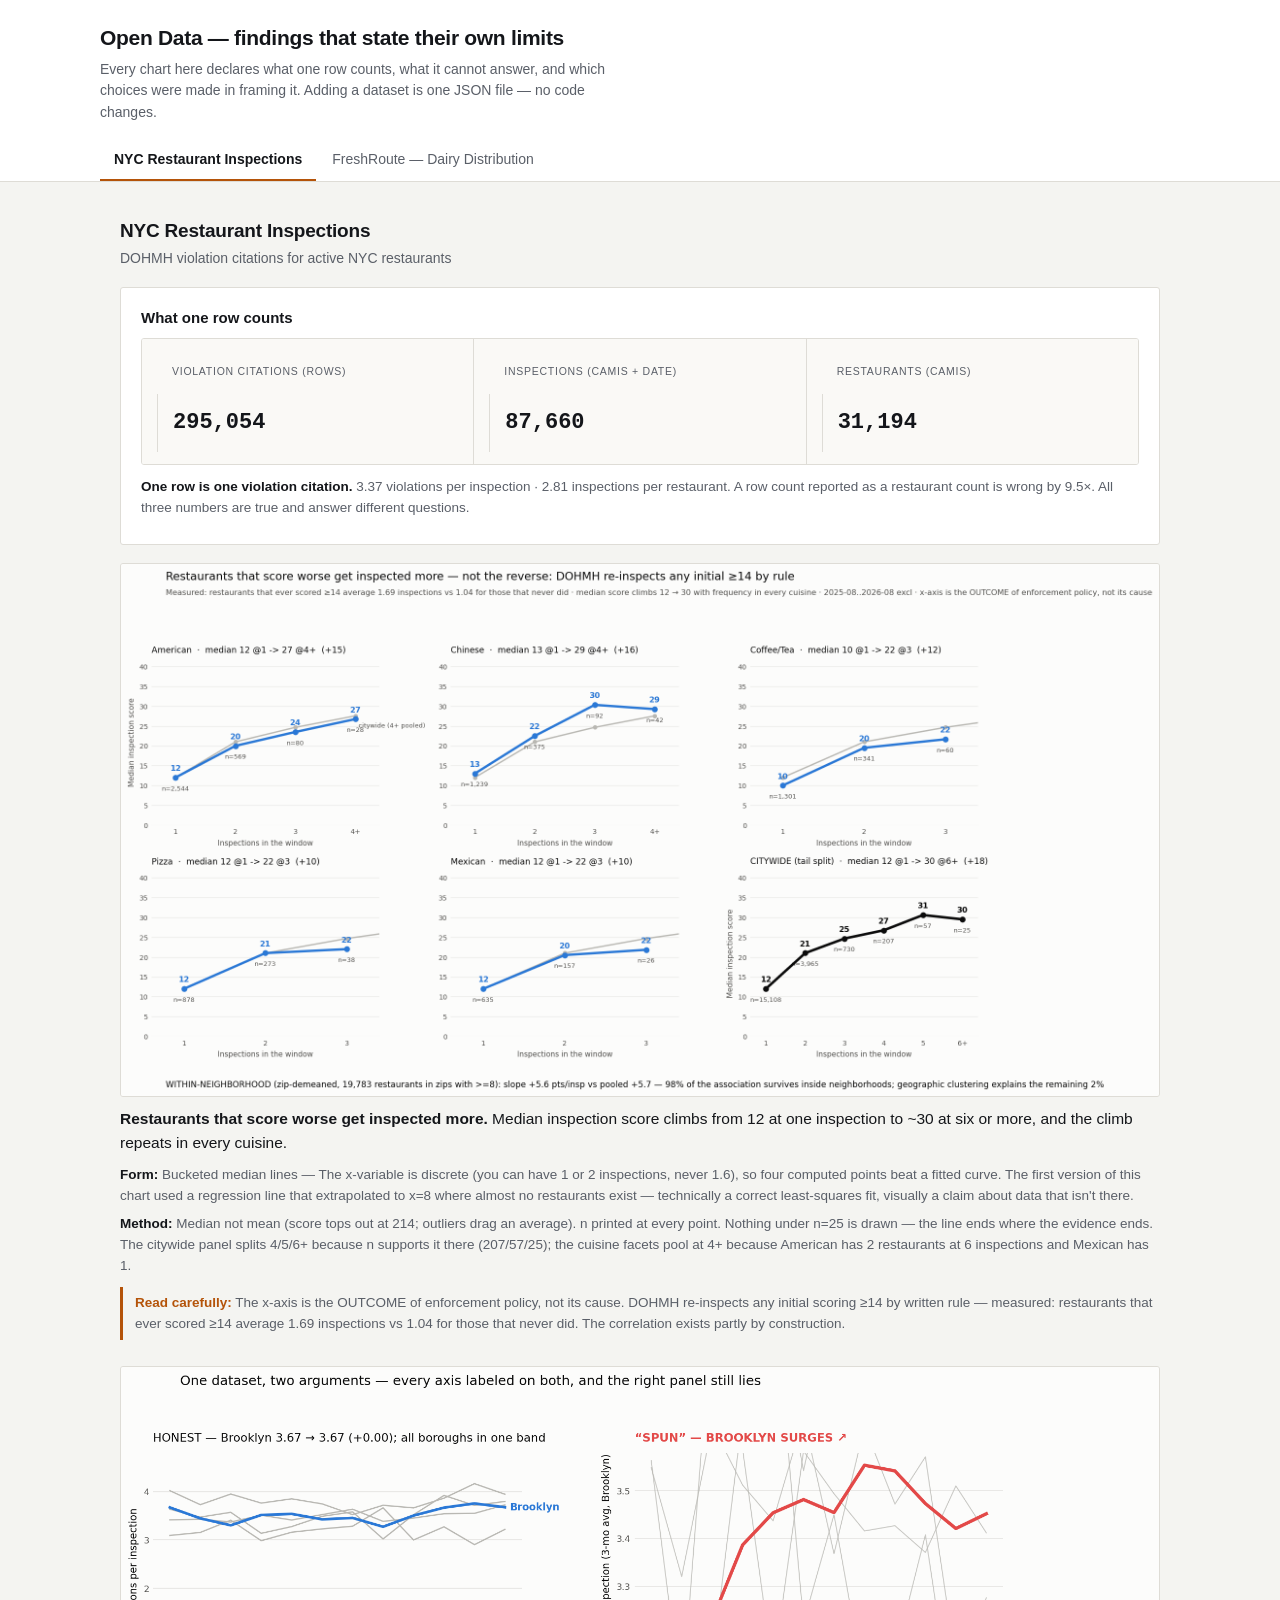
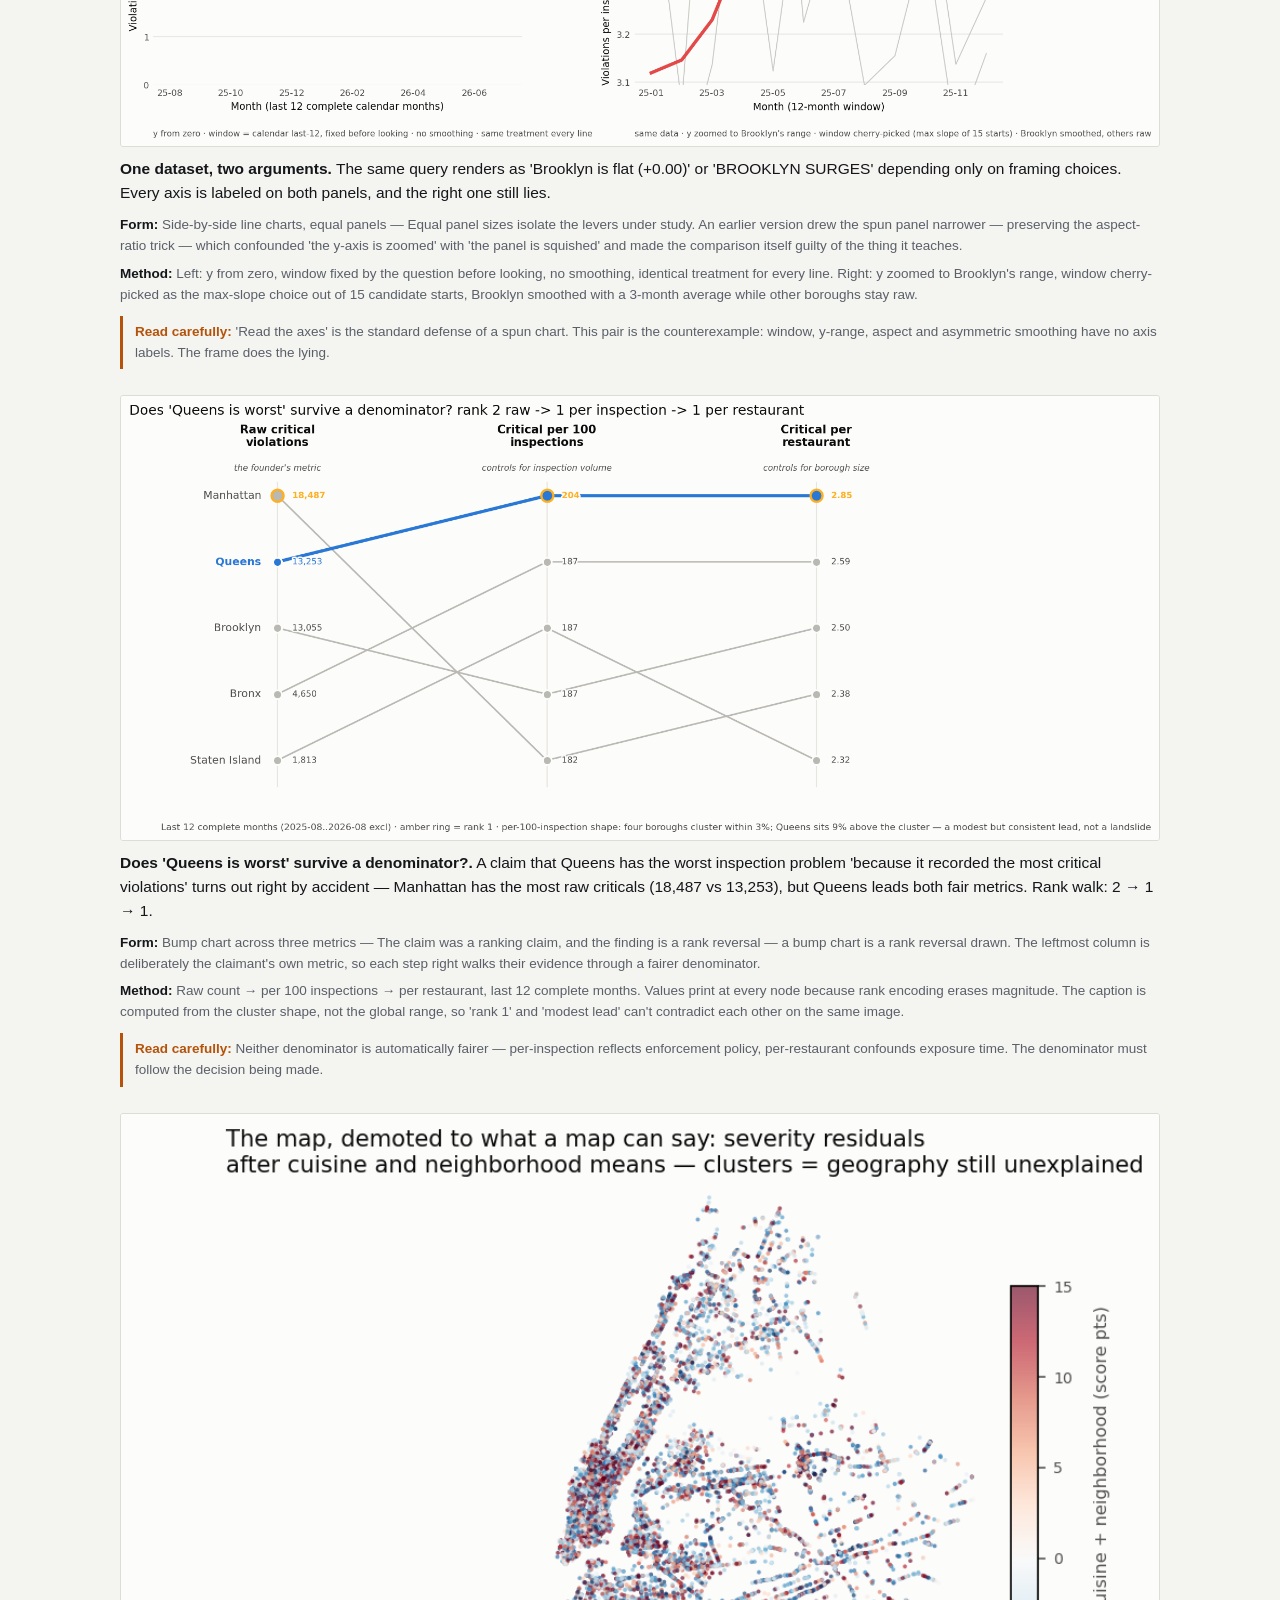
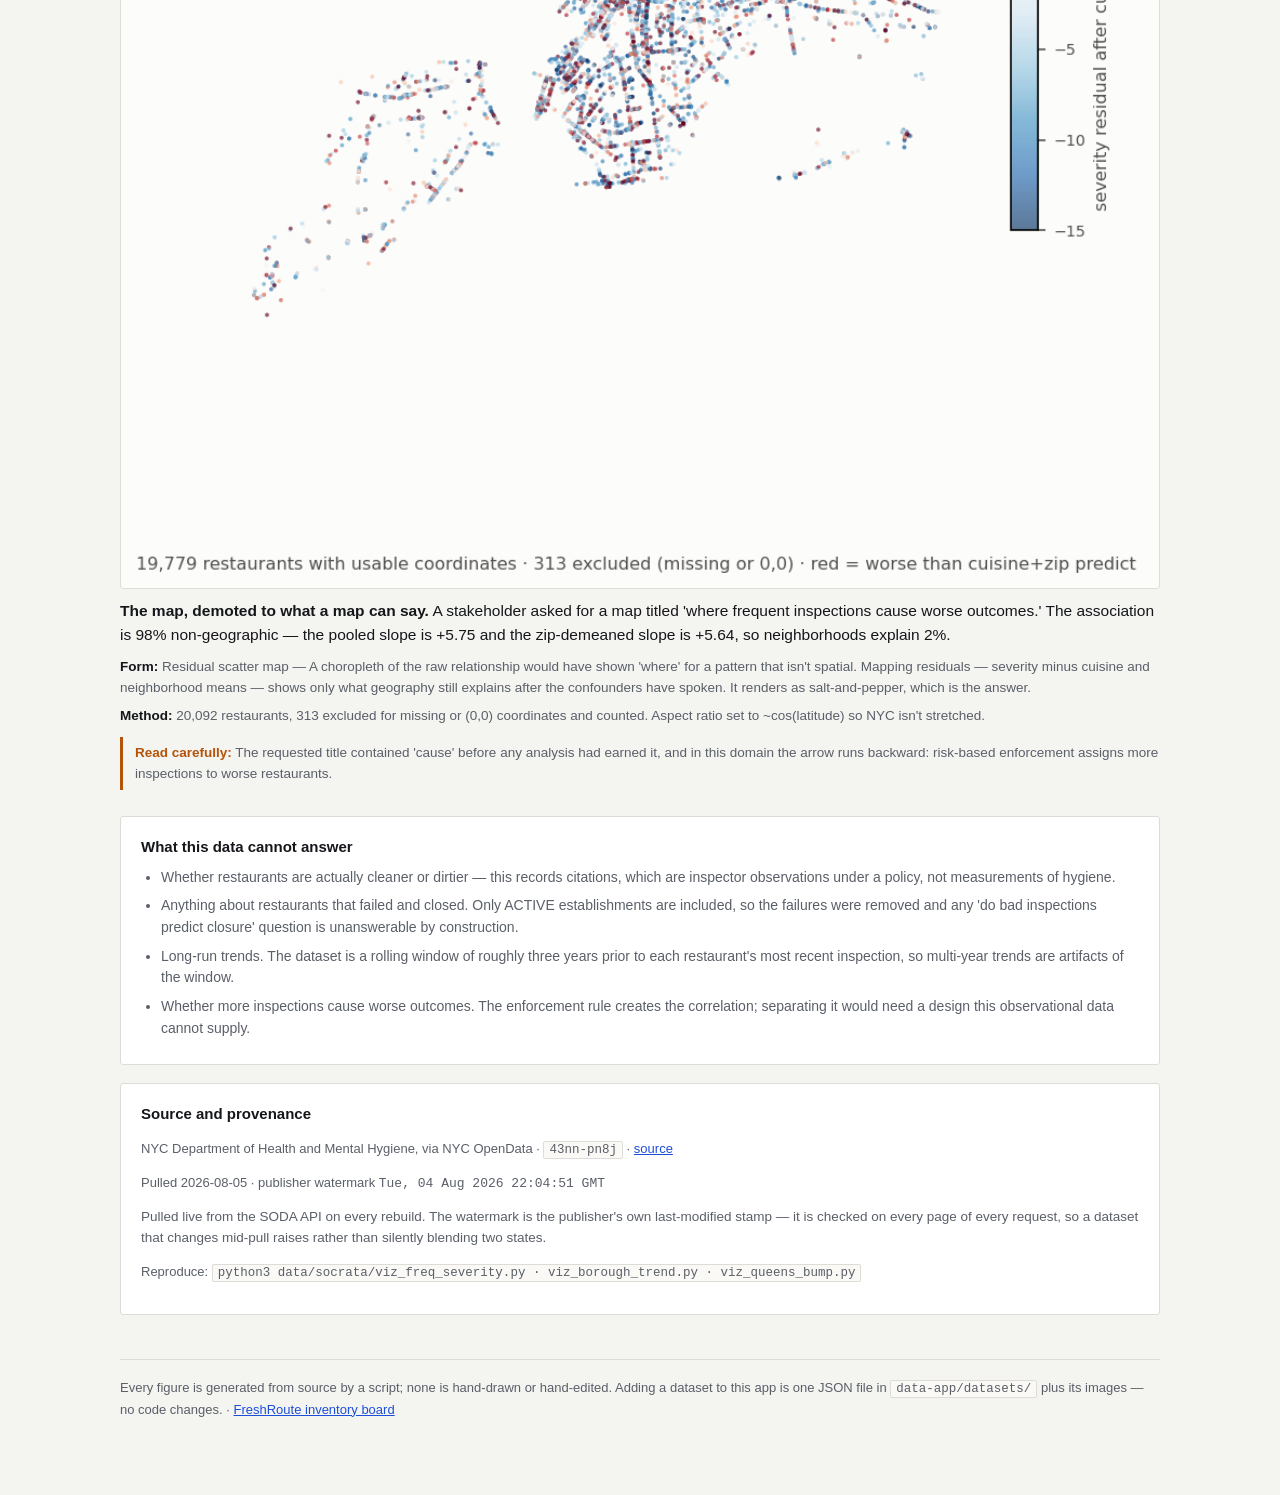
==== data-app/index.html @ 487c119d "data-app: a reusable shell for findings that state their own limits Adds /data-app/ alongside the ex" ====
<!doctype html>
<html lang="en">
<head>
<meta charset="utf-8">
<meta name="viewport" content="width=device-width, initial-scale=1">
<title>Open Data — findings that state their own limits</title>
<meta name="description" content="Public-data findings where every chart declares what one row counts, what the data cannot answer, and which framing choices were made.">
<style>
/* Grounded in NYC municipal signage — Helvetica (a system face, so nothing
   loads and nothing can silently fall back), high contrast, dense tabular
   figures. Light ground by default for a public page; dark honored. */
:root{
  --bg:#f4f4f1; --panel:#fff; --panel2:#faf9f6; --line:#dedcd6;
  --ink:#14161a; --dim:#5a5f68; --faint:#9aa0aa;
  --accent:#b45309; --good:#15803d; --crit:#b91c1c; --link:#1d4ed8;
}
@media (prefers-color-scheme: dark){
  :root{ --bg:#0d1014; --panel:#161a20; --panel2:#1c2128; --line:#2a3038;
         --ink:#e9ecf1; --dim:#98a0ab; --faint:#5f6874;
         --accent:#f0a030; --good:#4ade80; --crit:#f87171; --link:#7aa5ff; }
}
*{box-sizing:border-box}
body{margin:0;background:var(--bg);color:var(--ink);
  font:16px/1.55 "Helvetica Neue",Helvetica,Arial,sans-serif;-webkit-font-smoothing:antialiased}
.mono{font-family:ui-monospace,"SF Mono",Menlo,Consolas,monospace;font-variant-numeric:tabular-nums}
.wrap{max-width:1080px;margin:0 auto;padding:0 20px 80px}
header{border-bottom:1px solid var(--line);background:var(--panel);padding:22px 20px 0}
header .inner{max-width:1080px;margin:0 auto}
h1{font-size:21px;margin:0 0 4px;letter-spacing:-.3px}
.tagline{color:var(--dim);font-size:14px;margin:0 0 16px;max-width:70ch}
.tabs{display:flex;gap:2px;flex-wrap:wrap}
.tabs button{background:transparent;border:0;border-bottom:2px solid transparent;
  padding:9px 14px;font:inherit;font-size:14px;color:var(--dim);cursor:pointer}
.tabs button[aria-selected="true"]{color:var(--ink);border-bottom-color:var(--accent);font-weight:600}
.tabs button:hover{color:var(--ink)}
.tabs button:focus-visible{outline:2px solid var(--accent);outline-offset:-2px}
h2{font-size:19px;margin:34px 0 2px;letter-spacing:-.2px}
.sub{color:var(--dim);font-size:14px;margin:0 0 18px}
.card{background:var(--panel);border:1px solid var(--line);border-radius:3px;
  padding:18px 20px;margin:0 0 18px}
.card h3{font-size:15px;margin:0 0 8px}
.grain{display:flex;flex-wrap:wrap;gap:0;border:1px solid var(--line);border-radius:3px;overflow:hidden;margin:0 0 12px}
.grain div{flex:1;min-width:150px;padding:12px 15px;background:var(--panel2)}
.grain div+div{border-left:1px solid var(--line)}
.grain .k{font-size:10.5px;color:var(--dim);letter-spacing:.07em;text-transform:uppercase}
.grain .v{font-size:22px;font-weight:700;margin-top:3px}
figure{margin:0 0 26px}
figure img{width:100%;height:auto;display:block;border:1px solid var(--line);border-radius:3px;background:#fff}
figcaption{margin-top:10px}
.insight{font-size:15.5px;margin:0 0 10px}
.meta{font-size:13.5px;color:var(--dim);margin:7px 0}
.meta b{color:var(--ink);font-weight:600}
.caution{border-left:3px solid var(--accent);padding:6px 0 6px 12px;margin:10px 0 0;
  font-size:13.5px;color:var(--dim)}
.caution b{color:var(--accent)}
ul.limits{margin:6px 0 0;padding-left:20px}
ul.limits li{font-size:14px;color:var(--dim);margin:7px 0}
.src{font-size:13px;color:var(--dim)}
code{font-family:ui-monospace,Menlo,monospace;font-size:12.5px;background:var(--panel2);
  border:1px solid var(--line);border-radius:2px;padding:1px 5px}
a{color:var(--link)}
footer{margin-top:44px;padding-top:18px;border-top:1px solid var(--line);font-size:13px;color:var(--dim)}
@media (prefers-reduced-motion:reduce){*{transition:none!important}}
</style>
</head>
<body>
<header><div class="inner">
  <h1 id="appTitle">Open Data</h1>
  <p class="tagline" id="appTagline"></p>
  <nav class="tabs" id="tabs" role="tablist"></nav>
</div></header>

<div class="wrap"><main id="main" aria-live="polite"></main>
  <footer>
    Every figure is generated from source by a script; none is hand-drawn or hand-edited.
    Adding a dataset to this app is one JSON file in <code>data-app/datasets/</code> plus its
    images — no code changes. · <a href="../index.html">FreshRoute inventory board</a>
  </footer>
</div>

<script>
const $ = s => document.querySelector(s);
const esc = s => String(s).replace(/[&<>"]/g, c => ({"&":"&amp;","<":"&lt;",">":"&gt;",'"':"&quot;"}[c]));
const fmt = n => Number(n).toLocaleString("en-US");
let SETS = [], cur = 0;

function render(){
  const d = SETS[cur];
  document.querySelectorAll("#tabs button").forEach((b,i) =>
    b.setAttribute("aria-selected", String(i === cur)));

  const grain = `
    <h2>${esc(d.title)}</h2>
    <p class="sub">${esc(d.subtitle)}</p>
    <div class="card">
      <h3>What one row counts</h3>
      <div class="grain">${d.grain.counts.map(c =>
        `<div><div class="k">${esc(c.label)}</div><div class="v mono">${fmt(c.n)}</div></div>`).join("")}</div>
      <p class="meta"><b>One row is ${esc(d.grain.row_is)}.</b> ${esc(d.grain.note)}</p>
    </div>`;

  const figs = d.charts.map(c => `
    <figure>
      <img src="${esc(c.img)}" alt="${esc(c.title)}" loading="lazy">
      <figcaption>
        <p class="insight"><b>${esc(c.title)}.</b> ${esc(c.insight)}</p>
        <p class="meta"><b>Form:</b> ${esc(c.form)} — ${esc(c.form_why)}</p>
        <p class="meta"><b>Method:</b> ${esc(c.method)}</p>
        ${c.caution ? `<p class="caution"><b>Read carefully:</b> ${esc(c.caution)}</p>` : ""}
      </figcaption>
    </figure>`).join("");

  const limits = `
    <div class="card">
      <h3>What this data cannot answer</h3>
      <ul class="limits">${d.cannot_answer.map(l => `<li>${esc(l)}</li>`).join("")}</ul>
    </div>`;

  const src = `
    <div class="card">
      <h3>Source and provenance</h3>
      <p class="src">${esc(d.source.publisher)} · <code>${esc(d.source.id)}</code>
        ${d.source.url ? `· <a href="${esc(d.source.url)}">source</a>` : ""}</p>
      <p class="src">Pulled ${esc(d.source.pulled)} · publisher watermark
        <span class="mono">${esc(d.source.watermark)}</span></p>
      <p class="meta">${esc(d.source.note)}</p>
      ${d.reproduce ? `<p class="src">Reproduce: <code>${esc(d.reproduce)}</code></p>` : ""}
    </div>`;

  $("#main").innerHTML = grain + figs + limits + src;
  window.scrollTo({ top: 0 });
}

(async () => {
  try{
    const man = await (await fetch("datasets/manifest.json", {cache:"no-store"})).json();
    $("#appTitle").textContent = man.app;
    $("#appTagline").textContent = man.tagline;
    SETS = await Promise.all(man.datasets.map(f =>
      fetch("datasets/" + f, {cache:"no-store"}).then(r => r.json())));
    $("#tabs").innerHTML = SETS.map((d,i) =>
      `<button role="tab" data-i="${i}" aria-selected="${i===0}">${esc(d.title)}</button>`).join("");
    $("#tabs").addEventListener("click", e => {
      const b = e.target.closest("button"); if(!b) return;
      cur = +b.dataset.i; render();
    });
    render();
  }catch(err){
    $("#main").innerHTML = `<div class="card"><h3>Could not load datasets</h3>
      <p class="meta">${esc(err.message)} — if you opened this file directly from disk,
      serve it instead: <code>python3 -m http.server 8000</code></p></div>`;
  }
})();
</script>
</body>
</html>
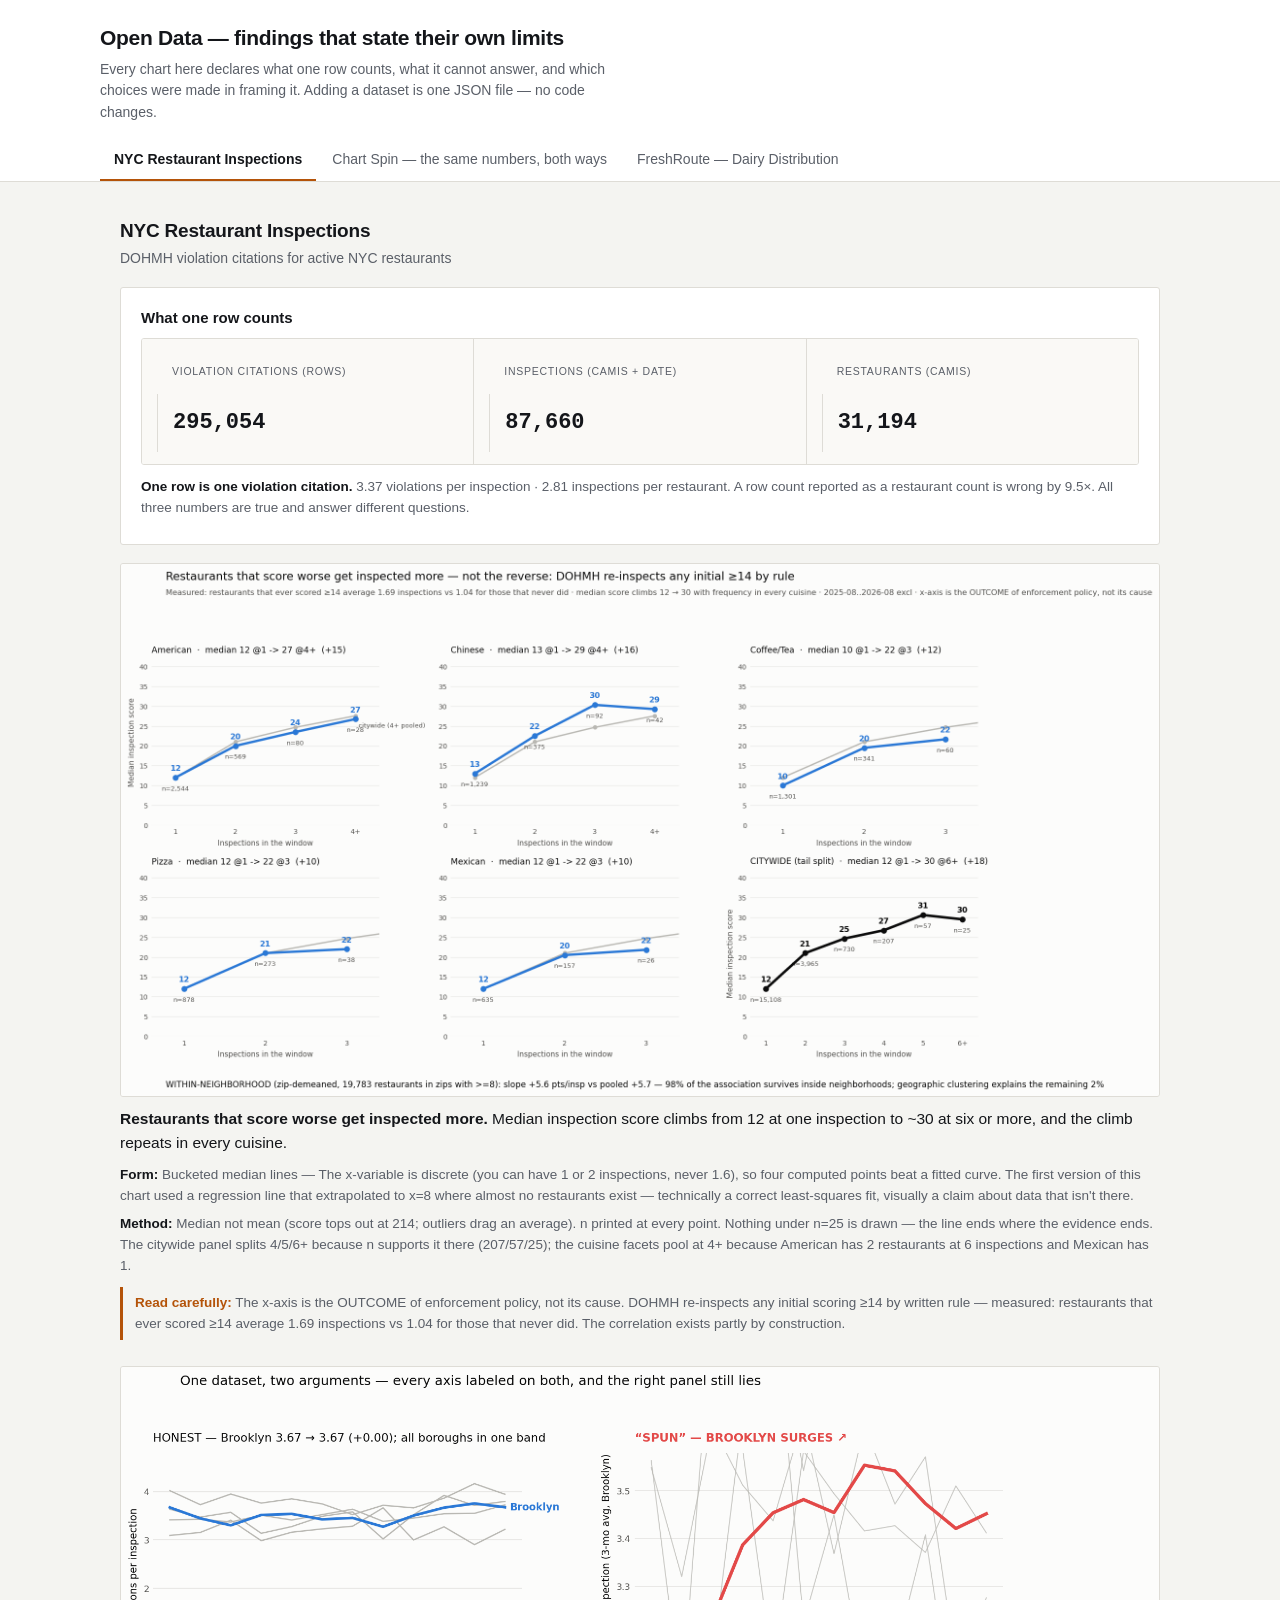
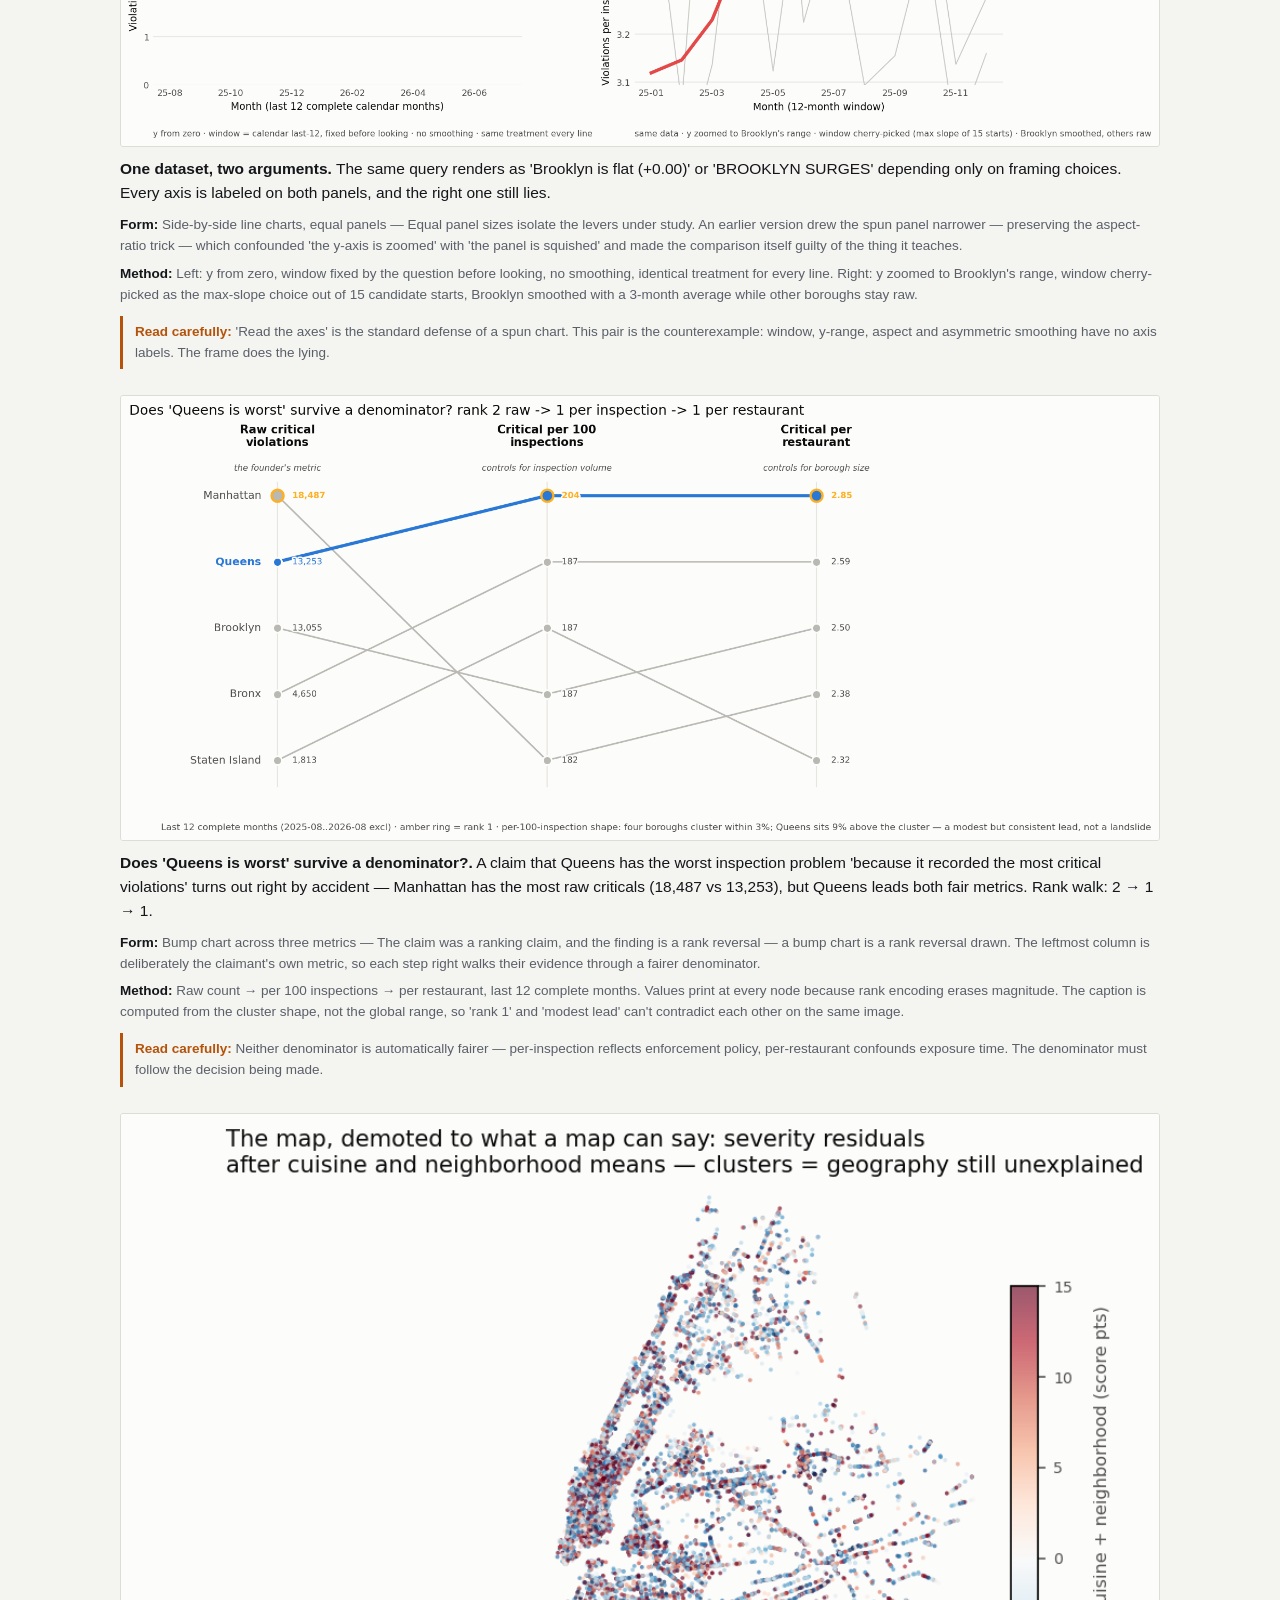
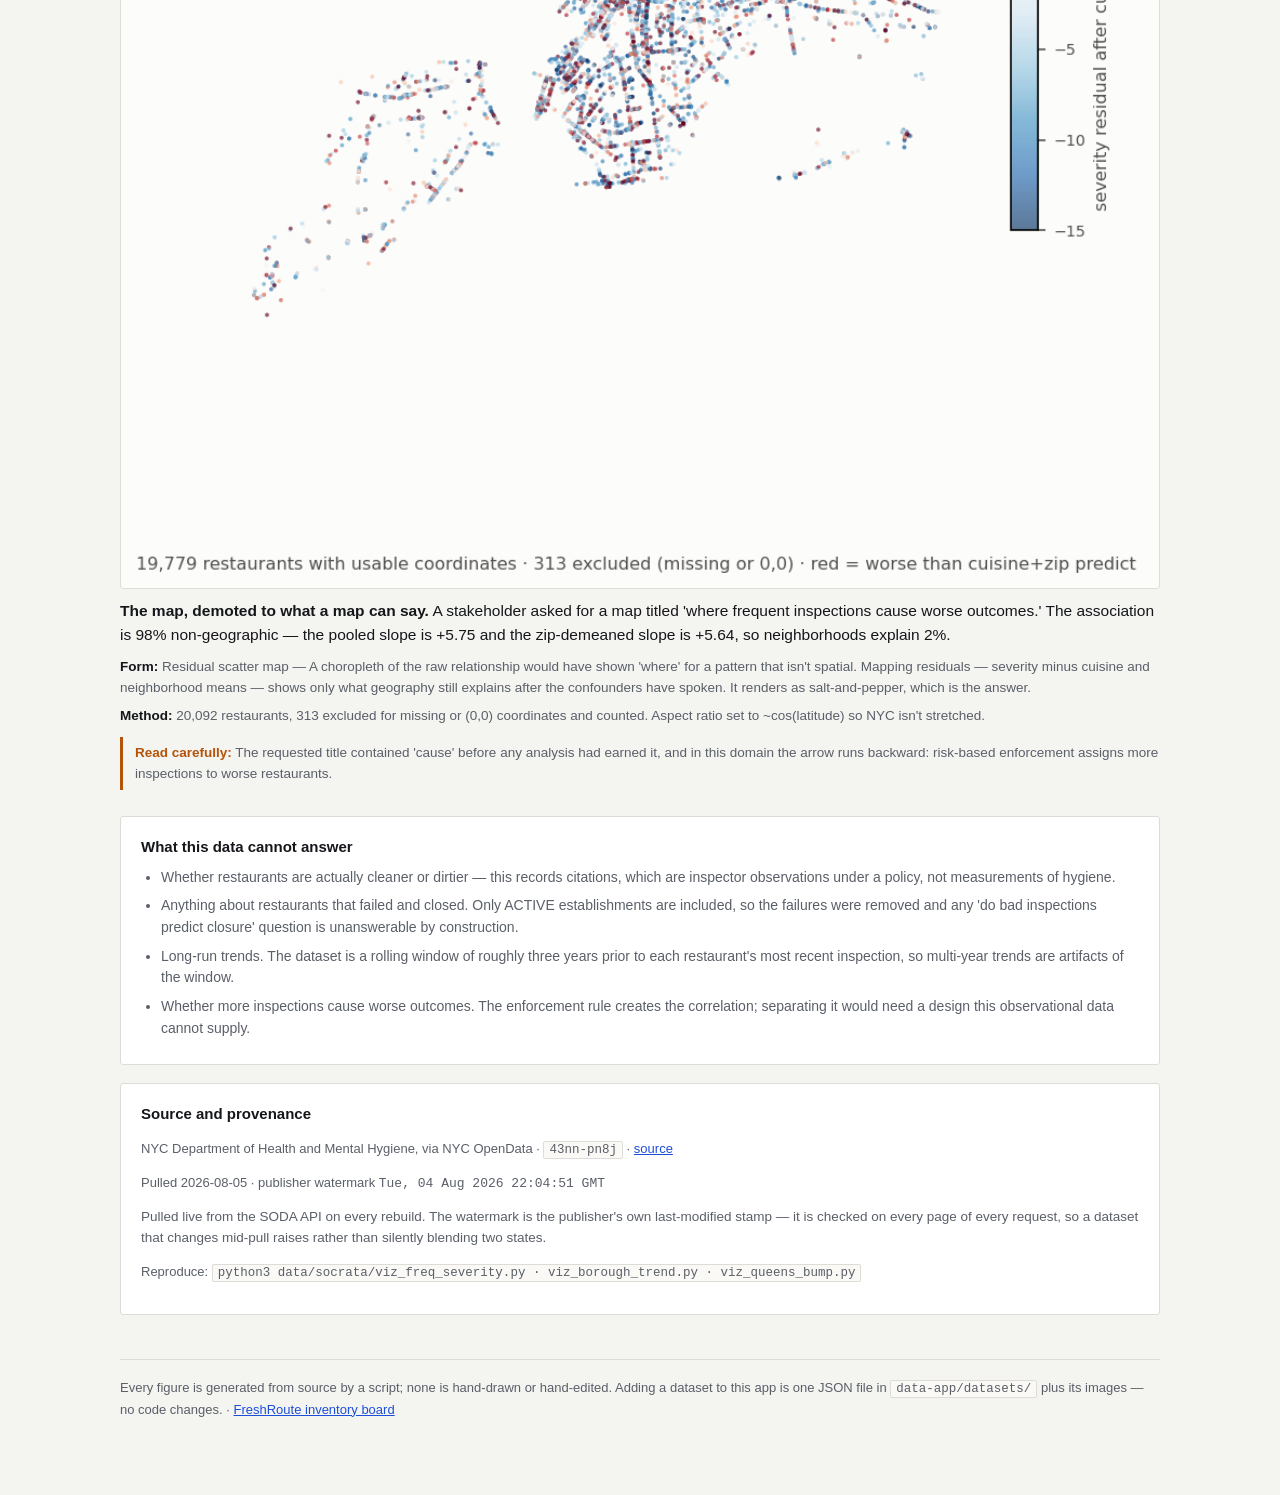
==== commit 69e01b1b: "Scroll piece: watch the honest chart become the spun one The gallery could only assert the two rende" ====
--- a/data-app/index.html
+++ b/data-app/index.html
@@ -53,6 +53,14 @@
 .caution{border-left:3px solid var(--accent);padding:6px 0 6px 12px;margin:10px 0 0;
   font-size:13.5px;color:var(--dim)}
 .caution b{color:var(--accent)}
+a.storycard{display:block;text-decoration:none;color:inherit;background:var(--panel);
+  border:1px solid var(--line);border-left:4px solid var(--accent);border-radius:3px;
+  padding:20px 22px;transition:border-color .15s ease}
+a.storycard:hover{border-color:var(--accent)}
+a.storycard .k{font-size:10.5px;letter-spacing:.08em;text-transform:uppercase;
+  color:var(--accent);font-weight:700;margin:0 0 6px}
+a.storycard .t{font-size:18px;font-weight:700;letter-spacing:-.2px;margin:0 0 6px;text-wrap:balance}
+a.storycard .go{color:var(--link);font-size:14px;font-weight:600}
 ul.limits{margin:6px 0 0;padding-left:20px}
 ul.limits li{font-size:14px;color:var(--dim);margin:7px 0}
 .src{font-size:13px;color:var(--dim)}
@@ -101,7 +109,13 @@
 
   const figs = d.charts.map(c => `
     <figure>
-      <img src="${esc(c.img)}" alt="${esc(c.title)}" loading="lazy">
+      ${c.interactive
+        ? `<a class="storycard" href="${esc(c.interactive)}">
+             <p class="k">Interactive — scroll-driven</p>
+             <p class="t">${esc(c.title)}</p>
+             <p class="go">Watch the transformation →</p>
+           </a>`
+        : `<img src="${esc(c.img)}" alt="${esc(c.title)}" loading="lazy">`}
       <figcaption>
         <p class="insight"><b>${esc(c.title)}.</b> ${esc(c.insight)}</p>
         <p class="meta"><b>Form:</b> ${esc(c.form)} — ${esc(c.form_why)}</p>
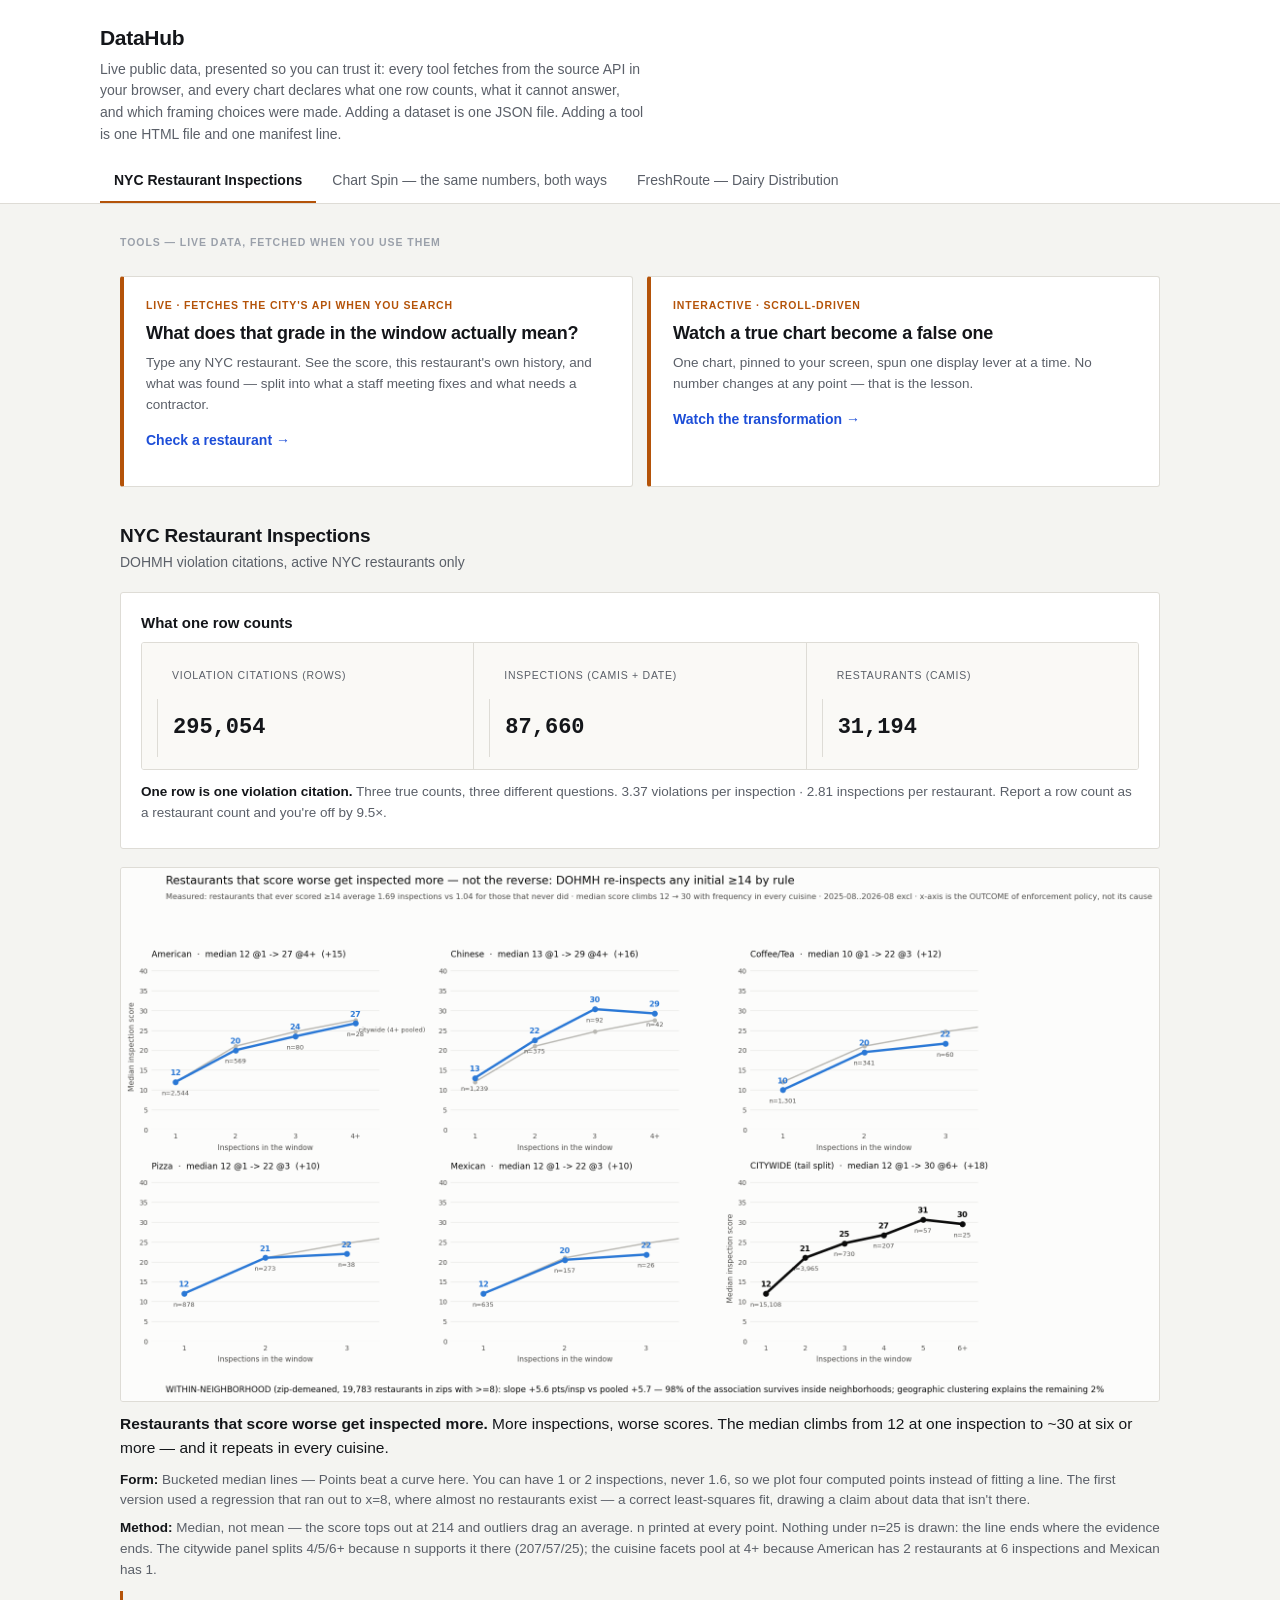
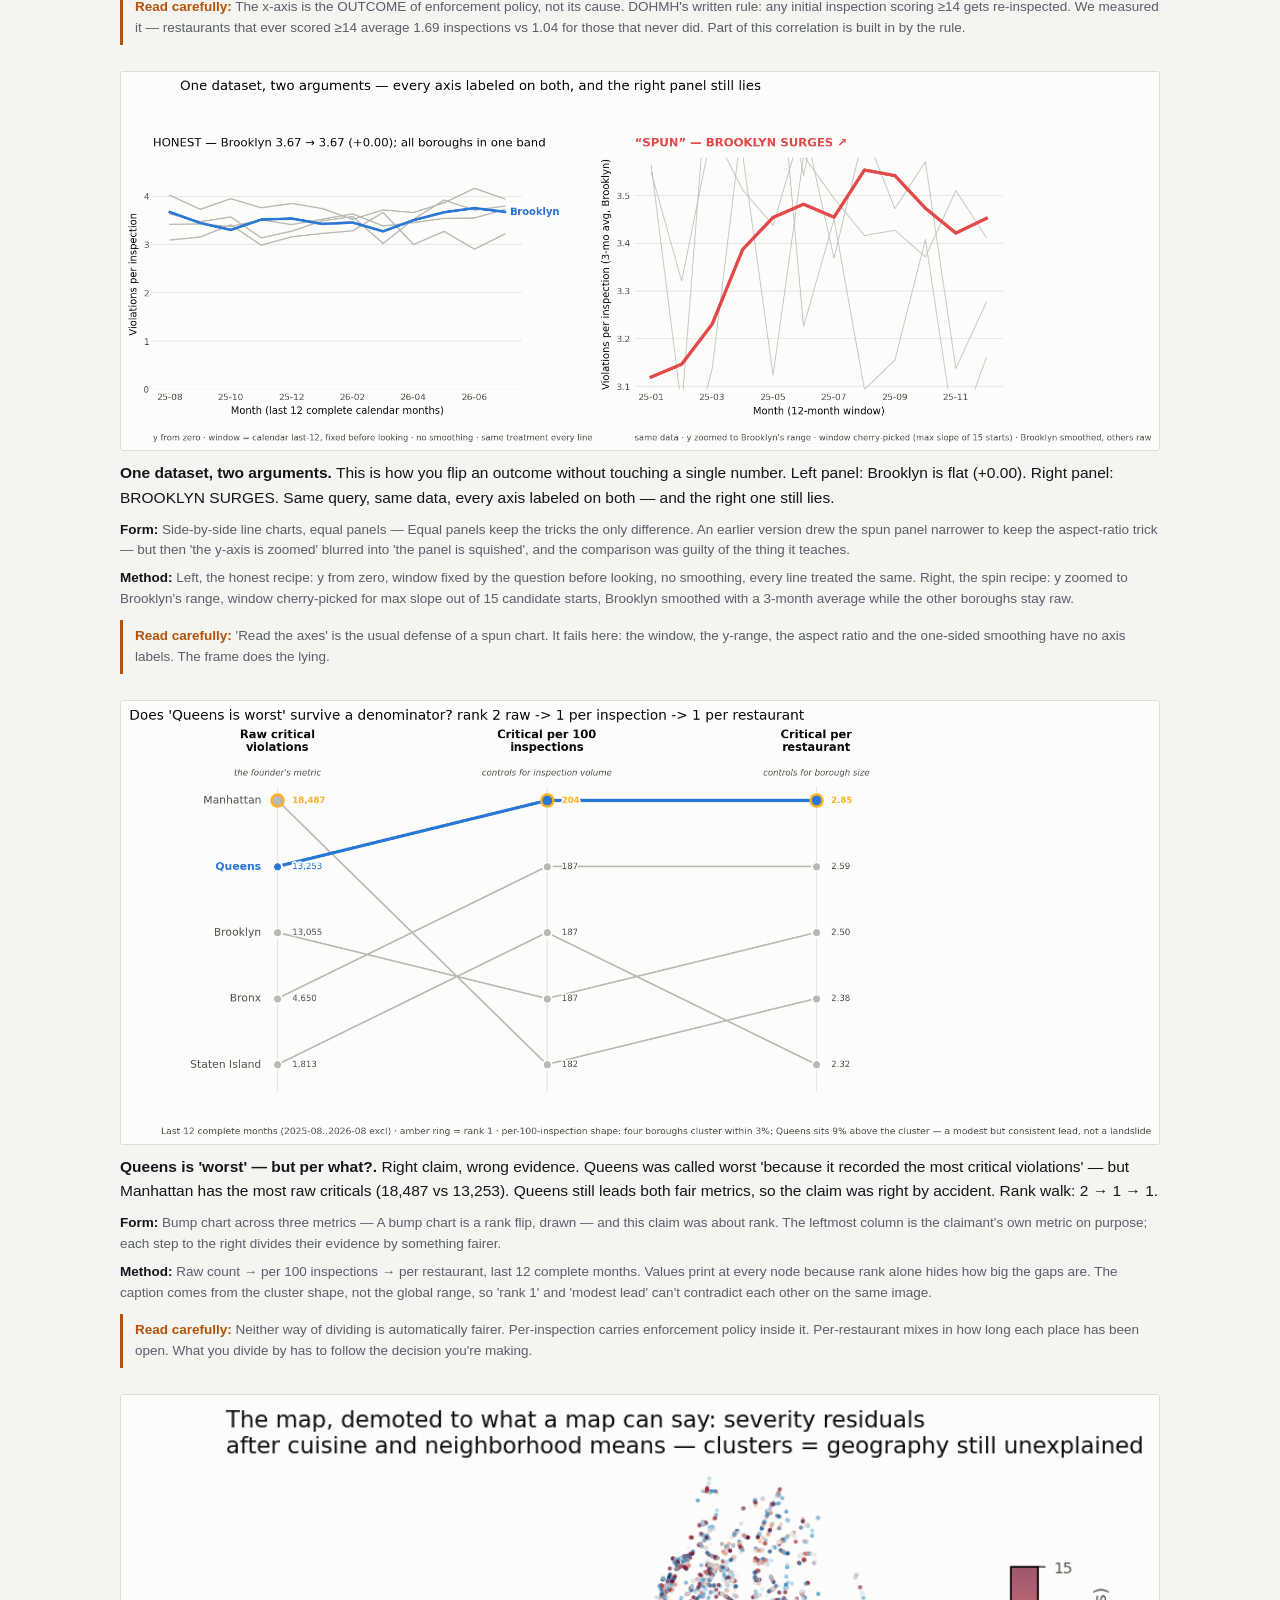
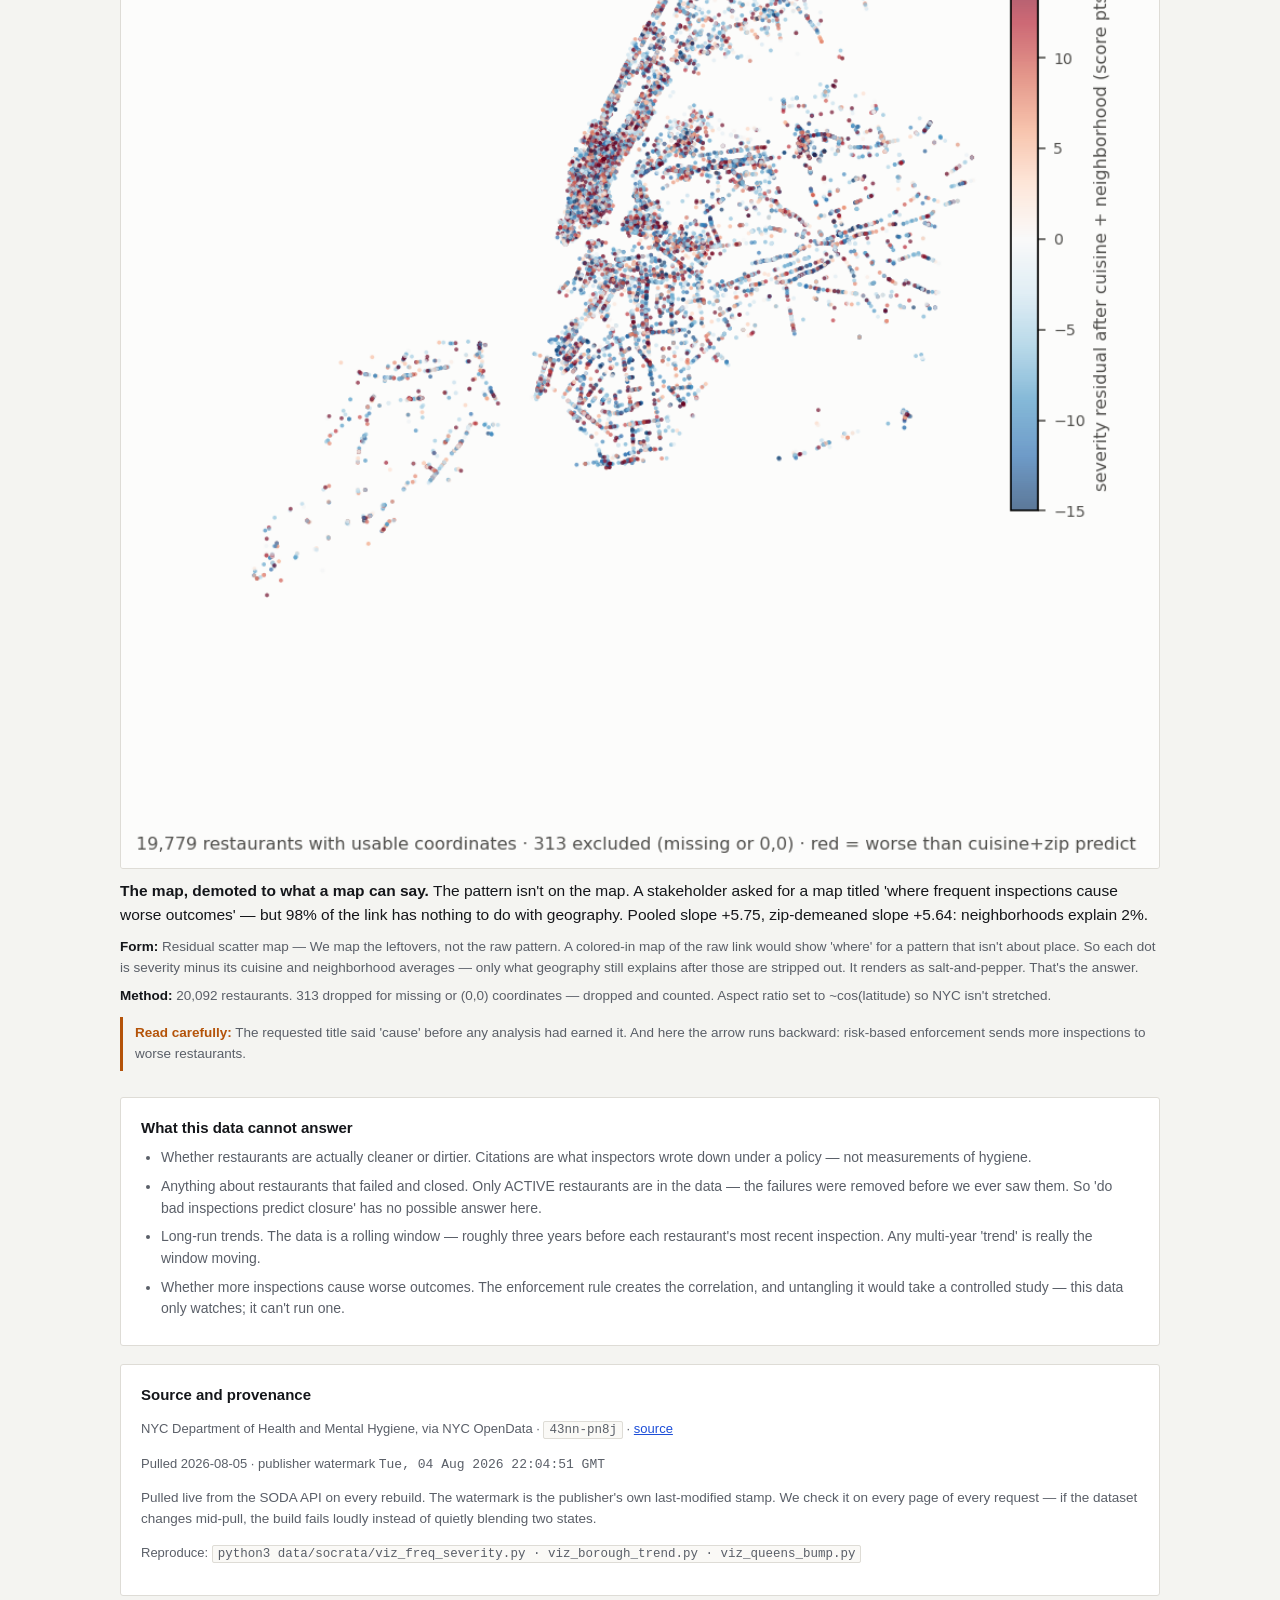
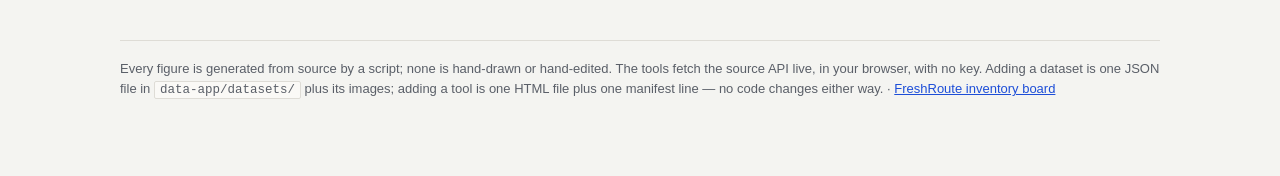
==== commit 56ef3106: "DataHub: the site becomes the reusable hub, and gets its first live tool check.html looks up any NYC" ====
--- a/data-app/index.html
+++ b/data-app/index.html
@@ -3,8 +3,8 @@
 <head>
 <meta charset="utf-8">
 <meta name="viewport" content="width=device-width, initial-scale=1">
-<title>Open Data — findings that state their own limits</title>
-<meta name="description" content="Public-data findings where every chart declares what one row counts, what the data cannot answer, and which framing choices were made.">
+<title>DataHub — live public data that states its own limits</title>
+<meta name="description" content="Live tools and public-data findings where every screen declares what one row counts, what the data cannot answer, and which framing choices were made.">
 <style>
 /* Grounded in NYC municipal signage — Helvetica (a system face, so nothing
    loads and nothing can silently fall back), high contrast, dense tabular
@@ -61,6 +61,10 @@
   color:var(--accent);font-weight:700;margin:0 0 6px}
 a.storycard .t{font-size:18px;font-weight:700;letter-spacing:-.2px;margin:0 0 6px;text-wrap:balance}
 a.storycard .go{color:var(--link);font-size:14px;font-weight:600}
+.toolgrid{display:grid;grid-template-columns:repeat(auto-fit,minmax(270px,1fr));gap:14px;margin:26px 0 4px}
+.toolgrid .storycard .blurb{font-size:13.5px;color:var(--dim);margin:0 0 8px}
+.toollab{font-size:10.5px;letter-spacing:.09em;text-transform:uppercase;color:var(--faint);
+  font-weight:700;margin:30px 0 0}
 ul.limits{margin:6px 0 0;padding-left:20px}
 ul.limits li{font-size:14px;color:var(--dim);margin:7px 0}
 .src{font-size:13px;color:var(--dim)}
@@ -78,11 +82,15 @@
   <nav class="tabs" id="tabs" role="tablist"></nav>
 </div></header>
 
-<div class="wrap"><main id="main" aria-live="polite"></main>
+<div class="wrap">
+  <section id="toolsRow" aria-label="Live tools"></section>
+  <main id="main" aria-live="polite"></main>
   <footer>
     Every figure is generated from source by a script; none is hand-drawn or hand-edited.
-    Adding a dataset to this app is one JSON file in <code>data-app/datasets/</code> plus its
-    images — no code changes. · <a href="../index.html">FreshRoute inventory board</a>
+    The tools fetch the source API live, in your browser, with no key.
+    Adding a dataset is one JSON file in <code>data-app/datasets/</code> plus its images;
+    adding a tool is one HTML file plus one manifest line — no code changes either way.
+    · <a href="../index.html">FreshRoute inventory board</a>
   </footer>
 </div>
 
@@ -150,6 +158,17 @@
     const man = await (await fetch("datasets/manifest.json", {cache:"no-store"})).json();
     $("#appTitle").textContent = man.app;
     $("#appTagline").textContent = man.tagline;
+    if (man.tools && man.tools.length){
+      $("#toolsRow").innerHTML =
+        `<p class="toollab">Tools — live data, fetched when you use them</p>
+         <div class="toolgrid">` + man.tools.map(t => `
+          <a class="storycard" href="${esc(t.href)}">
+            <p class="k">${esc(t.badge)}</p>
+            <p class="t">${esc(t.title)}</p>
+            <p class="blurb">${esc(t.blurb)}</p>
+            <p class="go">${esc(t.cta)} →</p>
+          </a>`).join("") + `</div>`;
+    }
     SETS = await Promise.all(man.datasets.map(f =>
       fetch("datasets/" + f, {cache:"no-store"}).then(r => r.json())));
     $("#tabs").innerHTML = SETS.map((d,i) =>
